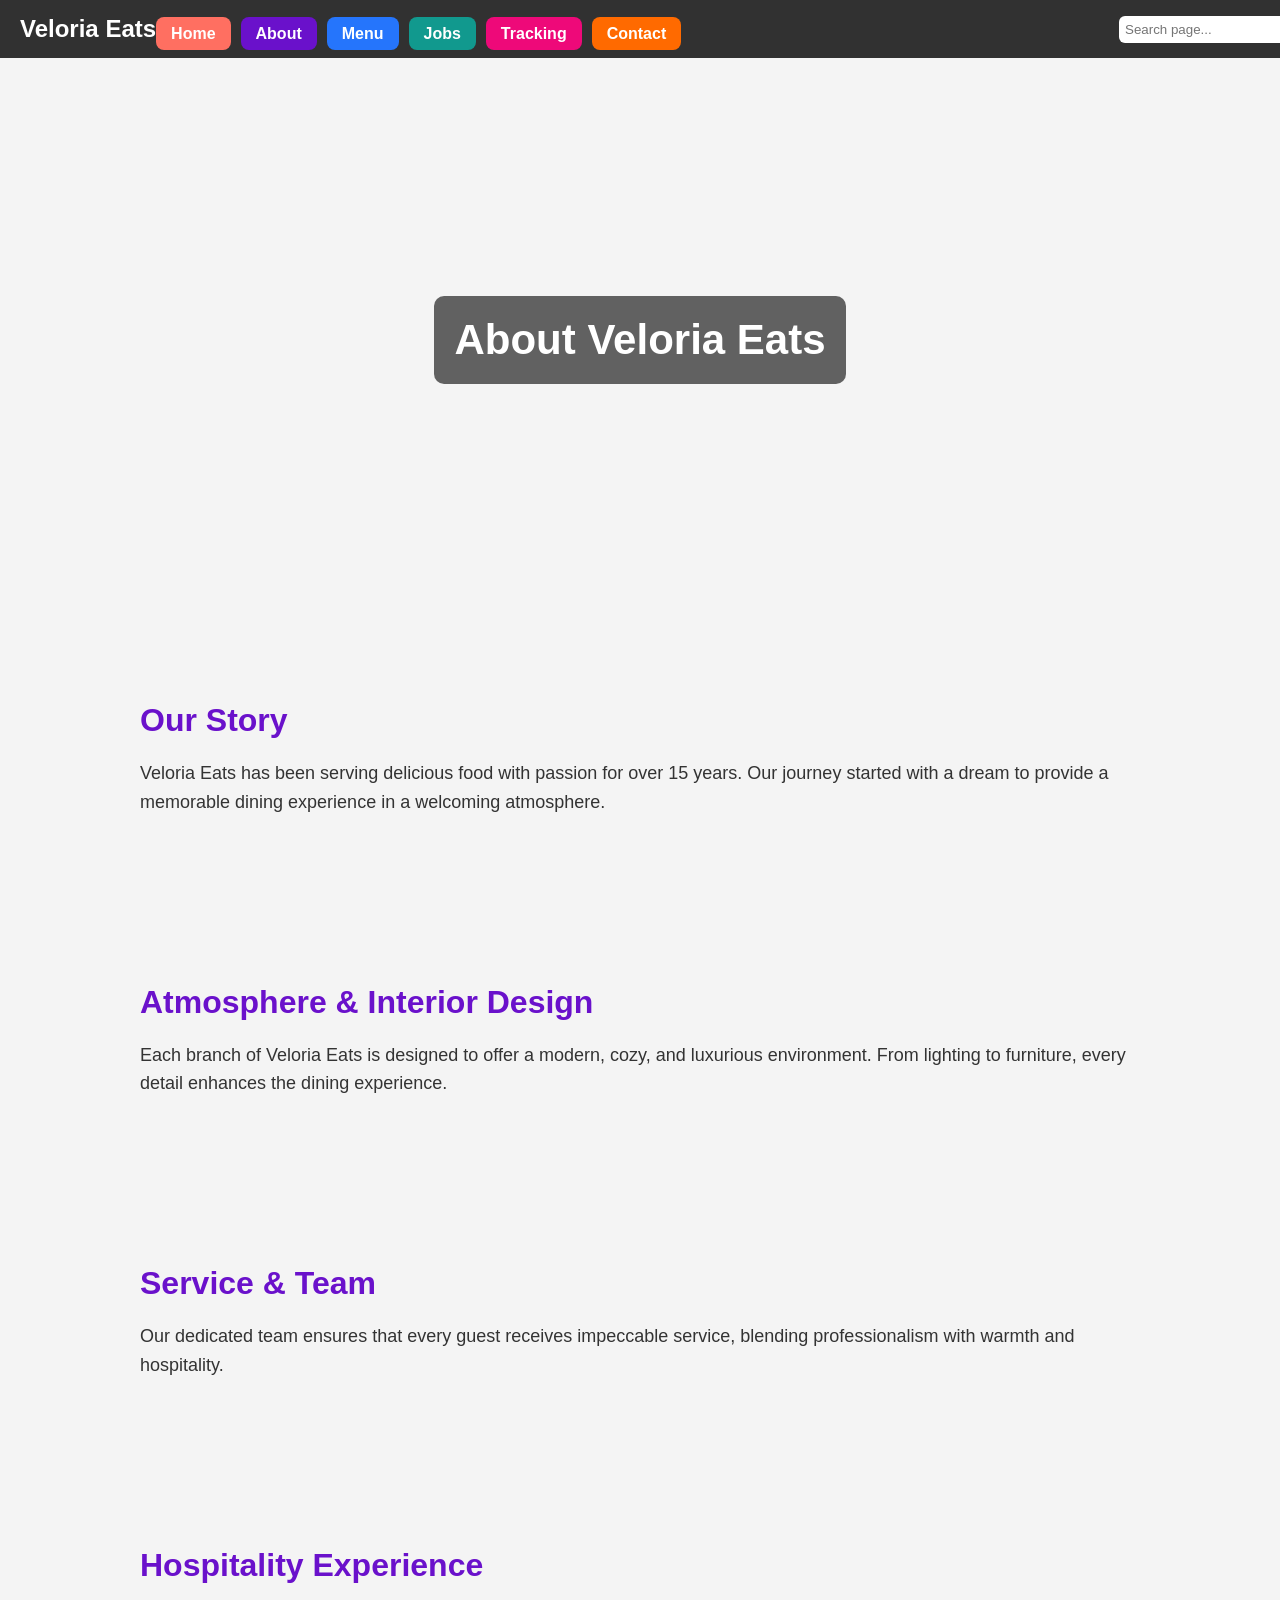
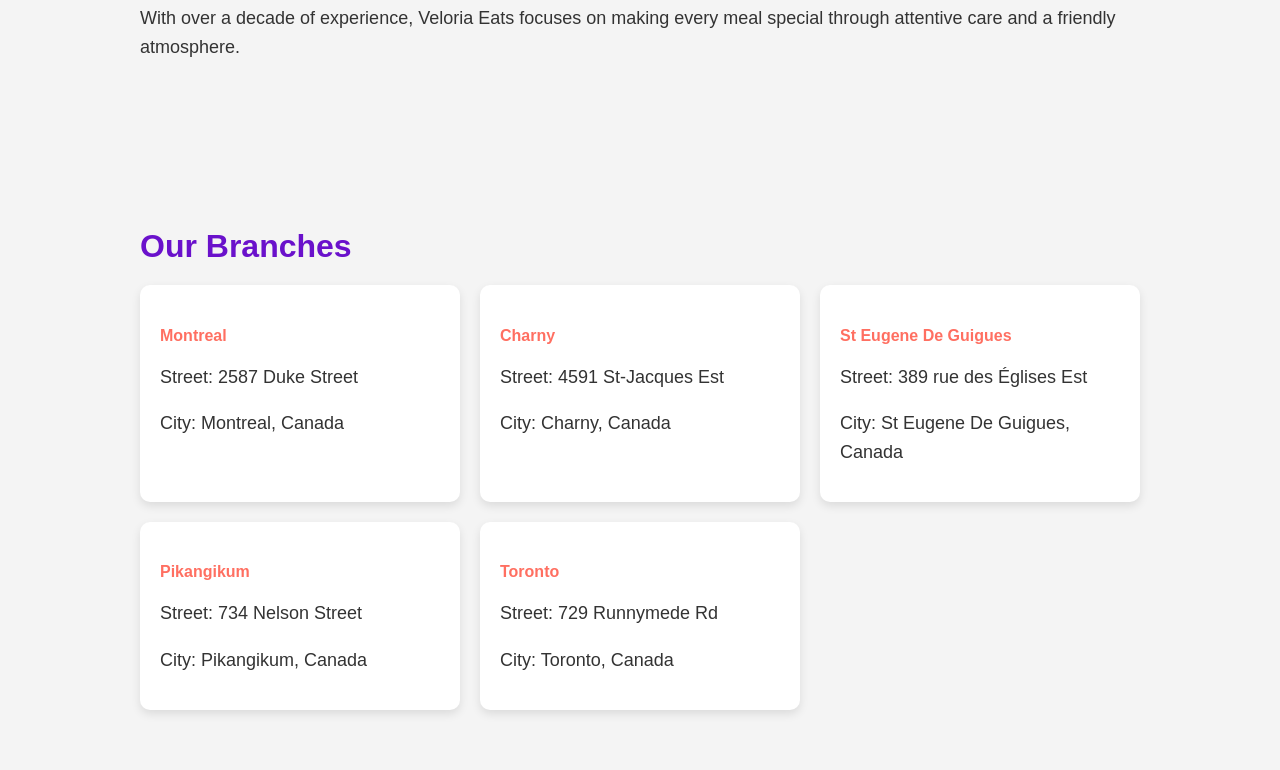
==== about.html @ dbbca0ab "Add about.html with content and styles" ====
<!DOCTYPE html><html lang="en">
<head>
  <meta charset="UTF-8">
  <meta name="viewport" content="width=device-width, initial-scale=1.0">
  <title>About - Veloria Eats</title>
  <style>
    body {
      margin: 0;
      font-family: Arial, sans-serif;
      background: #f4f4f4;
      color: #333;
    }nav {
  display: flex;
  justify-content: space-between;
  align-items: center;
  padding: 15px 20px;
  background: rgba(0,0,0,0.8);
  position: fixed;
  width: 100%;
  top: 0;
  z-index: 1000;
  flex-wrap: wrap;
}

nav h1 {
  color: #fff;
  margin: 0;
  font-size: 24px;
}

nav ul {
  list-style: none;
  display: flex;
  flex-wrap: wrap;
  gap: 10px;
  margin: 10px 0 0 0;
  padding: 0;
}

nav ul li a {
  color: white;
  text-decoration: none;
  font-weight: bold;
  padding: 8px 15px;
  border-radius: 8px;
  transition: 0.3s;
}

nav ul li a.home { background: #ff6f61; }
nav ul li a.about { background: #6a11cb; }
nav ul li a.menu { background: #2575fc; }
nav ul li a.jobs { background: #11998e; }
nav ul li a.tracking { background: #ee0979; }
nav ul li a.contact { background: #ff6a00; }

nav ul li a:hover {
  opacity: 0.8;
}

nav input {
  padding: 6px;
  border-radius: 6px;
  border: none;
  margin-left: auto;
  min-width: 120px;
}

.header {
  height: 60vh;
  background: url('https://images.unsplash.com/photo-1541542684-0a121c5c842e') no-repeat center/cover;
  display: flex;
  justify-content: center;
  align-items: center;
  color: white;
  text-align: center;
  padding: 0 20px;
  margin-top: 70px;
}

.header h2 {
  font-size: 42px;
  background: rgba(0,0,0,0.6);
  padding: 20px;
  border-radius: 10px;
}

.section {
  padding: 60px 20px;
  max-width: 1000px;
  margin: auto;
}

.section h3 {
  color: #6a11cb;
  font-size: 32px;
  margin-bottom: 20px;
}

.section p {
  font-size: 18px;
  line-height: 1.6;
  margin-bottom: 15px;
}

.branches {
  display: grid;
  grid-template-columns: repeat(auto-fit, minmax(250px, 1fr));
  gap: 20px;
}

.branch {
  background: #fff;
  padding: 20px;
  border-radius: 10px;
  box-shadow: 0 4px 10px rgba(0,0,0,0.1);
}

.branch h4 {
  color: #ff6f61;
  margin-bottom: 10px;
}

/* Responsive */
@media(max-width:768px) {
  nav {
    flex-direction: column;
    align-items: flex-start;
  }
  nav ul {
    flex-direction: column;
    width: 100%;
  }
  nav input {
    margin: 10px 0 0 0;
    width: 100%;
  }
  .header h2 {
    font-size: 28px;
  }
  .section h3 {
    font-size: 28px;
  }
}

  </style>
</head>
<body><nav>
  <h1>Veloria Eats</h1>
  <ul>
    <li><a href="index.html" class="home">Home</a></li>
    <li><a href="about.html" class="about">About</a></li>
    <li><a href="menu.html" class="menu">Menu</a></li>
    <li><a href="jobs.html" class="jobs">Jobs</a></li>
    <li><a href="tracking.html" class="tracking">Tracking</a></li>
    <li><a href="contact.html" class="contact">Contact</a></li>
  </ul>
  <input type="text" id="search" placeholder="Search page..." onkeypress="searchPage(event)">
</nav><div class="header">
  <h2>About Veloria Eats</h2>
</div><div class="section">
  <h3>Our Story</h3>
  <p>Veloria Eats has been serving delicious food with passion for over 15 years. Our journey started with a dream to provide a memorable dining experience in a welcoming atmosphere.</p>
</div><div class="section">
  <h3>Atmosphere & Interior Design</h3>
  <p>Each branch of Veloria Eats is designed to offer a modern, cozy, and luxurious environment. From lighting to furniture, every detail enhances the dining experience.</p>
</div><div class="section">
  <h3>Service & Team</h3>
  <p>Our dedicated team ensures that every guest receives impeccable service, blending professionalism with warmth and hospitality.</p>
</div><div class="section">
  <h3>Hospitality Experience</h3>
  <p>With over a decade of experience, Veloria Eats focuses on making every meal special through attentive care and a friendly atmosphere.</p>
</div><div class="section">
  <h3>Our Branches</h3>
  <div class="branches">
    <div class="branch">
      <h4>Montreal</h4>
      <p>Street: 2587 Duke Street</p>
      <p>City: Montreal, Canada</p>
    </div>
    <div class="branch">
      <h4>Charny</h4>
      <p>Street: 4591 St-Jacques Est</p>
      <p>City: Charny, Canada</p>
    </div>
    <div class="branch">
      <h4>St Eugene De Guigues</h4>
      <p>Street: 389 rue des Églises Est</p>
      <p>City: St Eugene De Guigues, Canada</p>
    </div>
    <div class="branch">
      <h4>Pikangikum</h4>
      <p>Street: 734 Nelson Street</p>
      <p>City: Pikangikum, Canada</p>
    </div>
    <div class="branch">
      <h4>Toronto</h4>
      <p>Street: 729 Runnymede Rd</p>
      <p>City: Toronto, Canada</p>
    </div>
  </div>
</div><script>
  function searchPage(event) {
    if (event.key === 'Enter') {
      let value = document.getElementById('search').value.toLowerCase();
      const pages = {
        'home': 'index.html',
        'about': 'about.html',
        'menu': 'menu.html',
        'jobs': 'jobs.html',
        'tracking': 'tracking.html',
        'contact': 'contact.html'
      };
      if (pages[value]) {
        window.location.href = pages[value];
      } else {
        alert('Page not found');
      }
    }
  }
</script></body>
  </html>
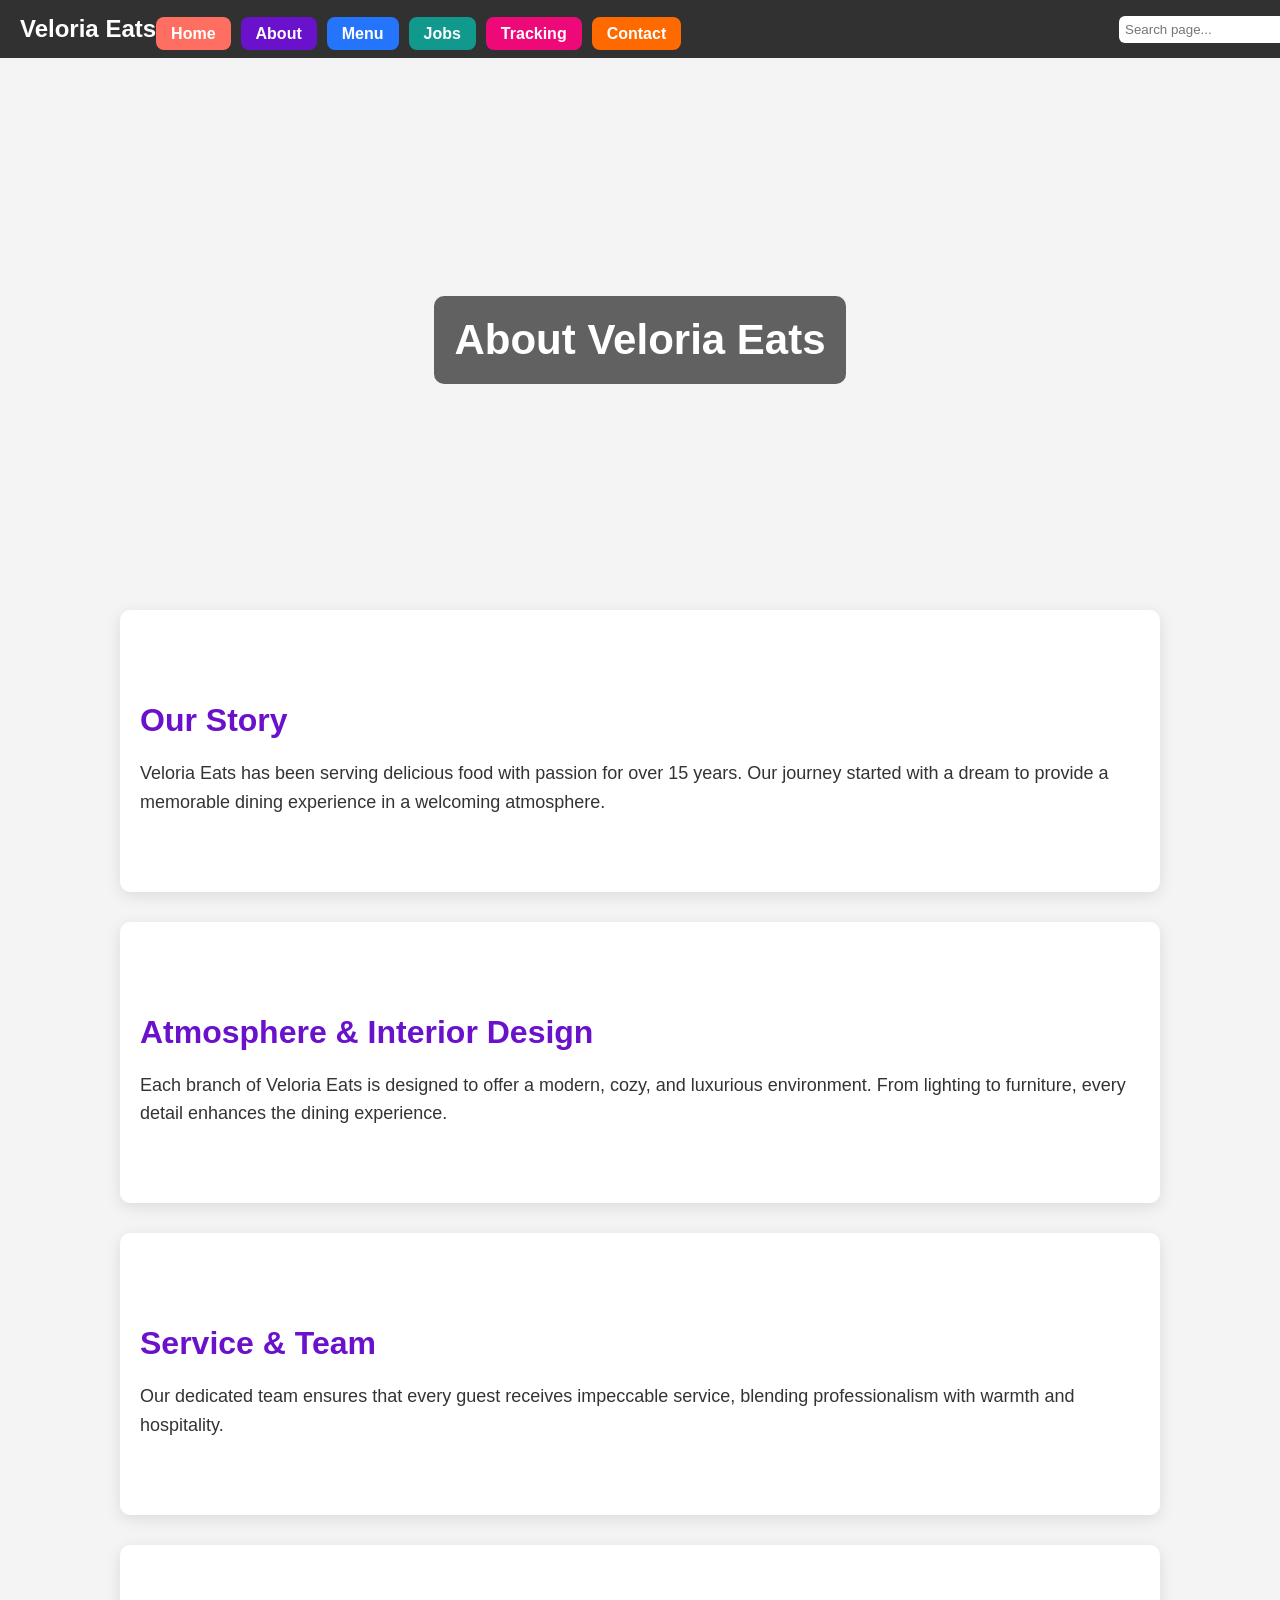
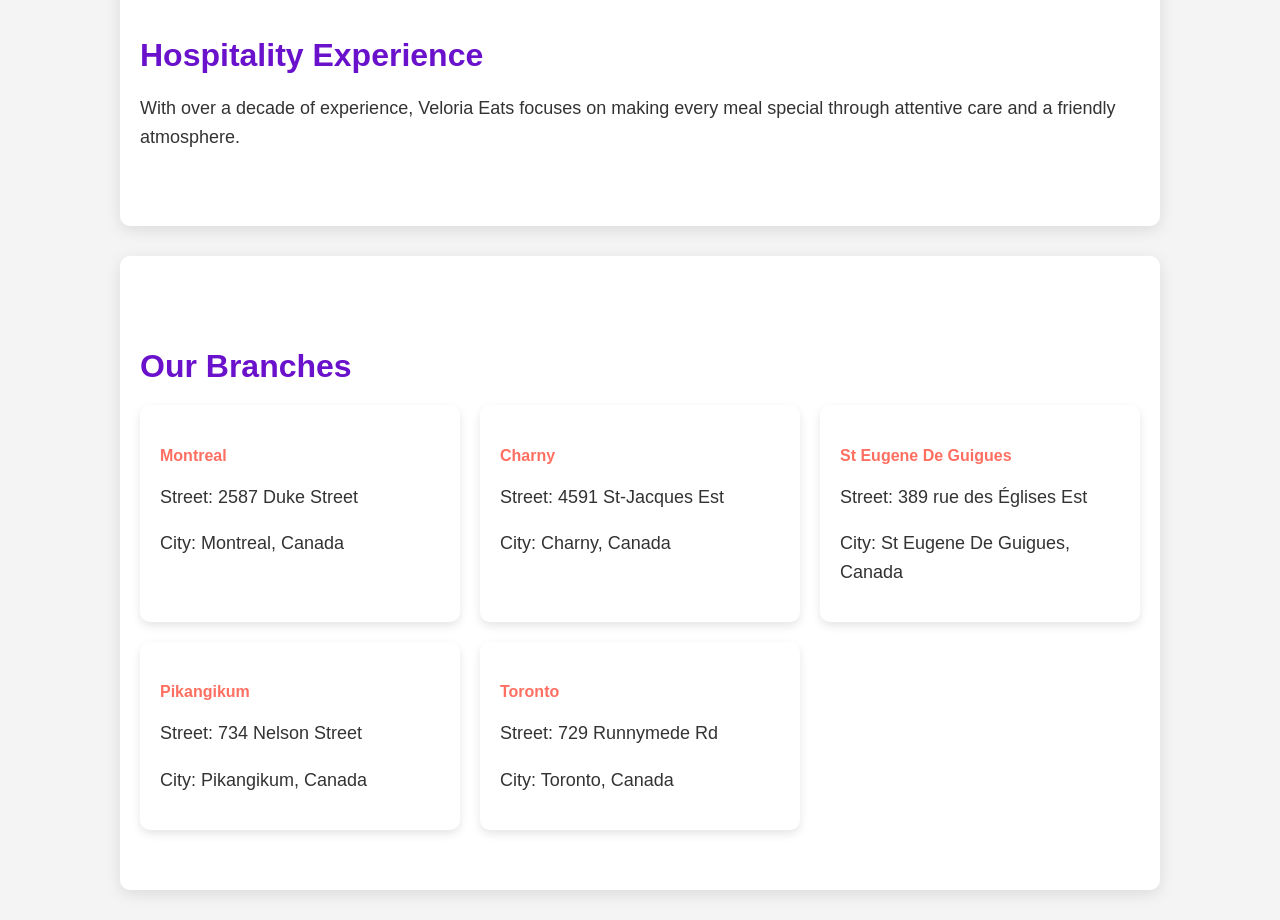
==== commit 6b967d40: "Add About page for Veloria Eats This file contains the HTML structure for the About page of Veloria " ====
--- a/about.html
+++ b/about.html
@@ -67,7 +67,7 @@
 
 .header {
   height: 60vh;
-  background: url('https://images.unsplash.com/photo-1541542684-0a121c5c842e') no-repeat center/cover;
+  background: url('https://images.unsplash.com/photo-1551218808-94e220e084d2?auto=format&fit=crop&w=1350&q=80') no-repeat center/cover;
   display: flex;
   justify-content: center;
   align-items: center;
@@ -88,6 +88,10 @@
   padding: 60px 20px;
   max-width: 1000px;
   margin: auto;
+  background: white;
+  border-radius: 10px;
+  margin-bottom: 30px;
+  box-shadow: 0 4px 15px rgba(0,0,0,0.1);
 }
 
 .section h3 {
@@ -218,4 +222,4 @@
     }
   }
 </script></body>
-  </html>
+</html>
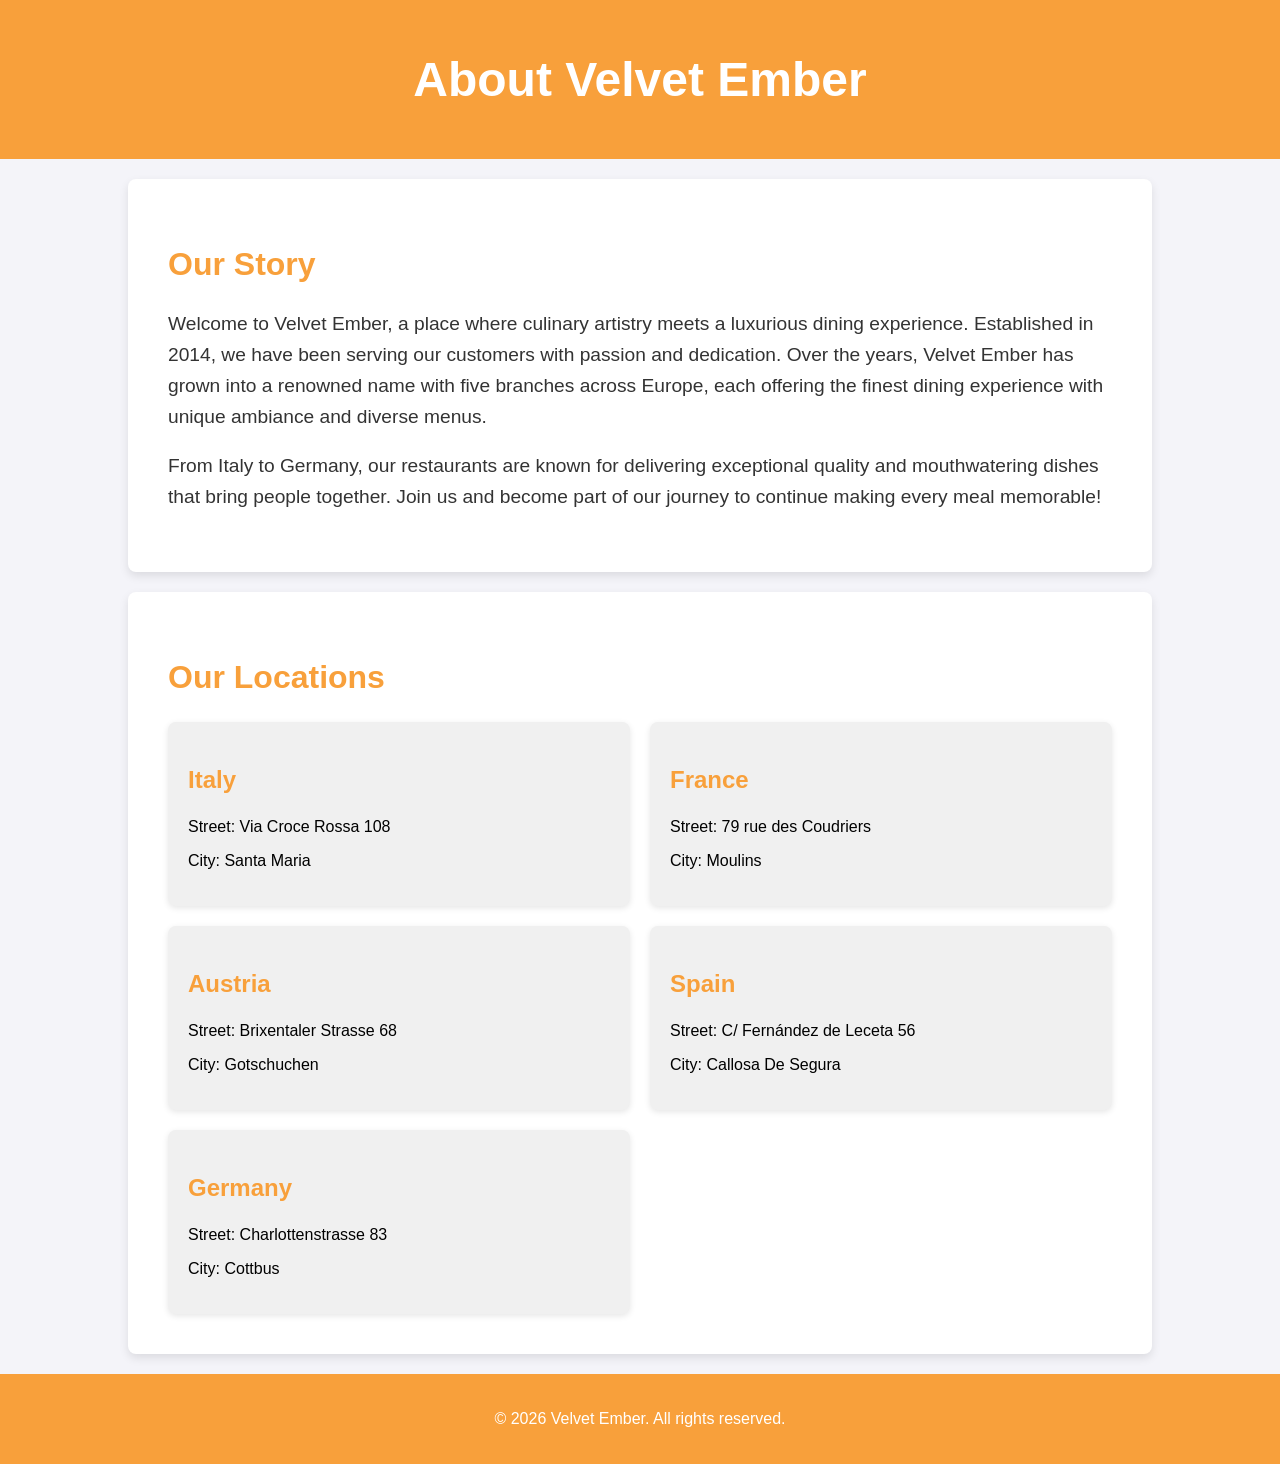
==== commit fbaa36a2: "Add About page for Velvet Ember This file contains the HTML structure and styling for the 'About' pa" ====
--- a/about.html
+++ b/about.html
@@ -1,225 +1,110 @@
-<!DOCTYPE html><html lang="en">
+<!DOCTYPE html>
+<html lang="en">
 <head>
-  <meta charset="UTF-8">
-  <meta name="viewport" content="width=device-width, initial-scale=1.0">
-  <title>About - Veloria Eats</title>
-  <style>
-    body {
-      margin: 0;
-      font-family: Arial, sans-serif;
-      background: #f4f4f4;
-      color: #333;
-    }nav {
-  display: flex;
-  justify-content: space-between;
-  align-items: center;
-  padding: 15px 20px;
-  background: rgba(0,0,0,0.8);
-  position: fixed;
-  width: 100%;
-  top: 0;
-  z-index: 1000;
-  flex-wrap: wrap;
-}
+    <meta charset="UTF-8">
+    <meta name="viewport" content="width=device-width, initial-scale=1.0">
+    <title>About Velvet Ember</title>
+    <style>
+        body {
+            font-family: 'Arial', sans-serif;
+            margin: 0;
+            padding: 0;
+            background-color: #f4f4f9;
+        }
+        header {
+            background-color: #f8a03b;
+            text-align: center;
+            padding: 20px;
+        }
+        header h1 {
+            font-size: 3em;
+            color: #fff;
+        }
+        section {
+            padding: 40px;
+            background-color: #fff;
+            margin: 20px 10%;
+            border-radius: 8px;
+            box-shadow: 0 4px 10px rgba(0, 0, 0, 0.1);
+        }
+        h2 {
+            color: #f8a03b;
+            font-size: 2em;
+        }
+        .content {
+            font-size: 1.2em;
+            line-height: 1.6;
+            color: #333;
+        }
+        .locations {
+            display: grid;
+            grid-template-columns: 1fr 1fr;
+            gap: 20px;
+        }
+        .location {
+            background-color: #f0f0f0;
+            padding: 20px;
+            border-radius: 8px;
+            box-shadow: 0 2px 6px rgba(0, 0, 0, 0.1);
+        }
+        .location h3 {
+            font-size: 1.5em;
+            color: #f8a03b;
+        }
+        footer {
+            text-align: center;
+            padding: 20px;
+            background-color: #f8a03b;
+            color: #fff;
+        }
+    </style>
+</head>
+<body>
+    <header>
+        <h1>About Velvet Ember</h1>
+    </header>
 
-nav h1 {
-  color: #fff;
-  margin: 0;
-  font-size: 24px;
-}
+    <section>
+        <h2>Our Story</h2>
+        <div class="content">
+            <p>Welcome to Velvet Ember, a place where culinary artistry meets a luxurious dining experience. Established in 2014, we have been serving our customers with passion and dedication. Over the years, Velvet Ember has grown into a renowned name with five branches across Europe, each offering the finest dining experience with unique ambiance and diverse menus.</p>
+            <p>From Italy to Germany, our restaurants are known for delivering exceptional quality and mouthwatering dishes that bring people together. Join us and become part of our journey to continue making every meal memorable!</p>
+        </div>
+    </section>
 
-nav ul {
-  list-style: none;
-  display: flex;
-  flex-wrap: wrap;
-  gap: 10px;
-  margin: 10px 0 0 0;
-  padding: 0;
-}
+    <section>
+        <h2>Our Locations</h2>
+        <div class="locations">
+            <div class="location">
+                <h3>Italy</h3>
+                <p>Street: Via Croce Rossa 108</p>
+                <p>City: Santa Maria</p>
+            </div>
+            <div class="location">
+                <h3>France</h3>
+                <p>Street: 79 rue des Coudriers</p>
+                <p>City: Moulins</p>
+            </div>
+            <div class="location">
+                <h3>Austria</h3>
+                <p>Street: Brixentaler Strasse 68</p>
+                <p>City: Gotschuchen</p>
+            </div>
+            <div class="location">
+                <h3>Spain</h3>
+                <p>Street: C/ Fernández de Leceta 56</p>
+                <p>City: Callosa De Segura</p>
+            </div>
+            <div class="location">
+                <h3>Germany</h3>
+                <p>Street: Charlottenstrasse 83</p>
+                <p>City: Cottbus</p>
+            </div>
+        </div>
+    </section>
 
-nav ul li a {
-  color: white;
-  text-decoration: none;
-  font-weight: bold;
-  padding: 8px 15px;
-  border-radius: 8px;
-  transition: 0.3s;
-}
-
-nav ul li a.home { background: #ff6f61; }
-nav ul li a.about { background: #6a11cb; }
-nav ul li a.menu { background: #2575fc; }
-nav ul li a.jobs { background: #11998e; }
-nav ul li a.tracking { background: #ee0979; }
-nav ul li a.contact { background: #ff6a00; }
-
-nav ul li a:hover {
-  opacity: 0.8;
-}
-
-nav input {
-  padding: 6px;
-  border-radius: 6px;
-  border: none;
-  margin-left: auto;
-  min-width: 120px;
-}
-
-.header {
-  height: 60vh;
-  background: url('https://images.unsplash.com/photo-1551218808-94e220e084d2?auto=format&fit=crop&w=1350&q=80') no-repeat center/cover;
-  display: flex;
-  justify-content: center;
-  align-items: center;
-  color: white;
-  text-align: center;
-  padding: 0 20px;
-  margin-top: 70px;
-}
-
-.header h2 {
-  font-size: 42px;
-  background: rgba(0,0,0,0.6);
-  padding: 20px;
-  border-radius: 10px;
-}
-
-.section {
-  padding: 60px 20px;
-  max-width: 1000px;
-  margin: auto;
-  background: white;
-  border-radius: 10px;
-  margin-bottom: 30px;
-  box-shadow: 0 4px 15px rgba(0,0,0,0.1);
-}
-
-.section h3 {
-  color: #6a11cb;
-  font-size: 32px;
-  margin-bottom: 20px;
-}
-
-.section p {
-  font-size: 18px;
-  line-height: 1.6;
-  margin-bottom: 15px;
-}
-
-.branches {
-  display: grid;
-  grid-template-columns: repeat(auto-fit, minmax(250px, 1fr));
-  gap: 20px;
-}
-
-.branch {
-  background: #fff;
-  padding: 20px;
-  border-radius: 10px;
-  box-shadow: 0 4px 10px rgba(0,0,0,0.1);
-}
-
-.branch h4 {
-  color: #ff6f61;
-  margin-bottom: 10px;
-}
-
-/* Responsive */
-@media(max-width:768px) {
-  nav {
-    flex-direction: column;
-    align-items: flex-start;
-  }
-  nav ul {
-    flex-direction: column;
-    width: 100%;
-  }
-  nav input {
-    margin: 10px 0 0 0;
-    width: 100%;
-  }
-  .header h2 {
-    font-size: 28px;
-  }
-  .section h3 {
-    font-size: 28px;
-  }
-}
-
-  </style>
-</head>
-<body><nav>
-  <h1>Veloria Eats</h1>
-  <ul>
-    <li><a href="index.html" class="home">Home</a></li>
-    <li><a href="about.html" class="about">About</a></li>
-    <li><a href="menu.html" class="menu">Menu</a></li>
-    <li><a href="jobs.html" class="jobs">Jobs</a></li>
-    <li><a href="tracking.html" class="tracking">Tracking</a></li>
-    <li><a href="contact.html" class="contact">Contact</a></li>
-  </ul>
-  <input type="text" id="search" placeholder="Search page..." onkeypress="searchPage(event)">
-</nav><div class="header">
-  <h2>About Veloria Eats</h2>
-</div><div class="section">
-  <h3>Our Story</h3>
-  <p>Veloria Eats has been serving delicious food with passion for over 15 years. Our journey started with a dream to provide a memorable dining experience in a welcoming atmosphere.</p>
-</div><div class="section">
-  <h3>Atmosphere & Interior Design</h3>
-  <p>Each branch of Veloria Eats is designed to offer a modern, cozy, and luxurious environment. From lighting to furniture, every detail enhances the dining experience.</p>
-</div><div class="section">
-  <h3>Service & Team</h3>
-  <p>Our dedicated team ensures that every guest receives impeccable service, blending professionalism with warmth and hospitality.</p>
-</div><div class="section">
-  <h3>Hospitality Experience</h3>
-  <p>With over a decade of experience, Veloria Eats focuses on making every meal special through attentive care and a friendly atmosphere.</p>
-</div><div class="section">
-  <h3>Our Branches</h3>
-  <div class="branches">
-    <div class="branch">
-      <h4>Montreal</h4>
-      <p>Street: 2587 Duke Street</p>
-      <p>City: Montreal, Canada</p>
-    </div>
-    <div class="branch">
-      <h4>Charny</h4>
-      <p>Street: 4591 St-Jacques Est</p>
-      <p>City: Charny, Canada</p>
-    </div>
-    <div class="branch">
-      <h4>St Eugene De Guigues</h4>
-      <p>Street: 389 rue des Églises Est</p>
-      <p>City: St Eugene De Guigues, Canada</p>
-    </div>
-    <div class="branch">
-      <h4>Pikangikum</h4>
-      <p>Street: 734 Nelson Street</p>
-      <p>City: Pikangikum, Canada</p>
-    </div>
-    <div class="branch">
-      <h4>Toronto</h4>
-      <p>Street: 729 Runnymede Rd</p>
-      <p>City: Toronto, Canada</p>
-    </div>
-  </div>
-</div><script>
-  function searchPage(event) {
-    if (event.key === 'Enter') {
-      let value = document.getElementById('search').value.toLowerCase();
-      const pages = {
-        'home': 'index.html',
-        'about': 'about.html',
-        'menu': 'menu.html',
-        'jobs': 'jobs.html',
-        'tracking': 'tracking.html',
-        'contact': 'contact.html'
-      };
-      if (pages[value]) {
-        window.location.href = pages[value];
-      } else {
-        alert('Page not found');
-      }
-    }
-  }
-</script></body>
+    <footer>
+        <p>&copy; 2026 Velvet Ember. All rights reserved.</p>
+    </footer>
+</body>
 </html>
